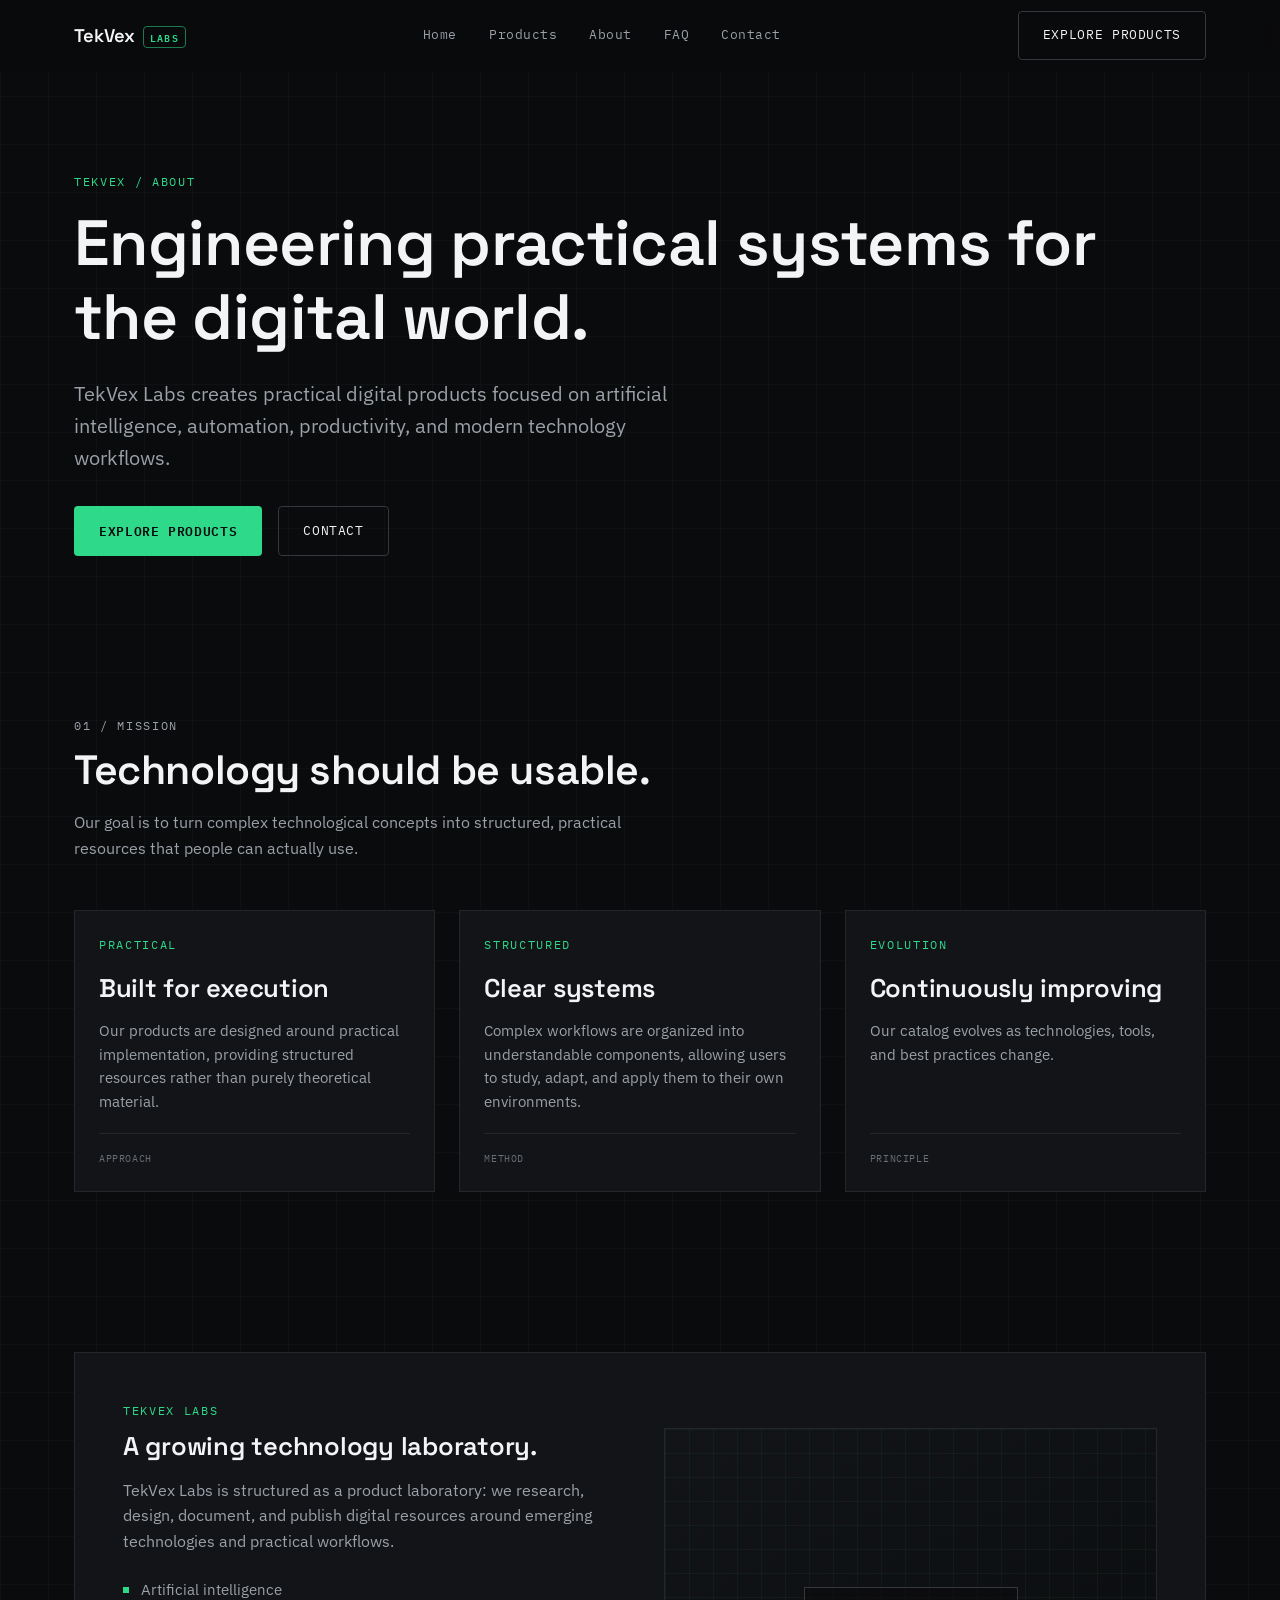
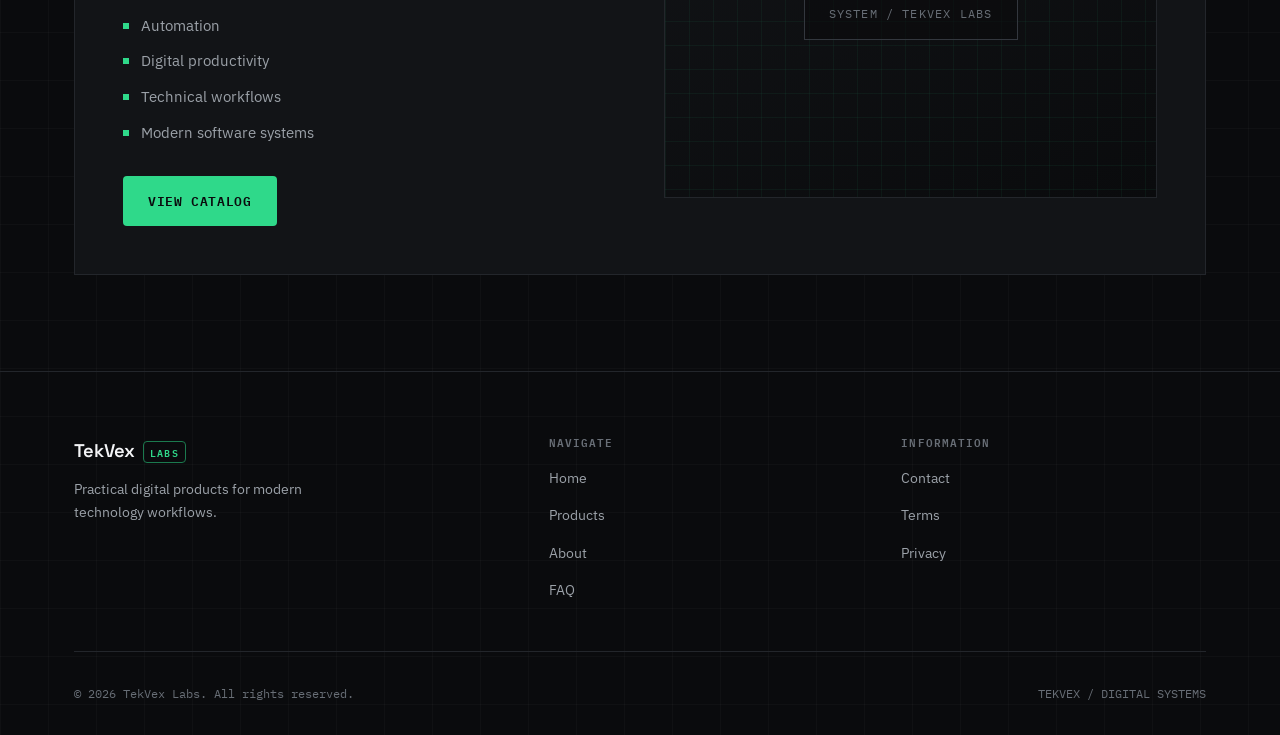
==== about.html @ 081afe15 "Update about.html" ====
<!DOCTYPE html>
<html lang="en">
<head>
  <meta charset="UTF-8">
  <meta name="viewport" content="width=device-width, initial-scale=1.0">

  <title>About — TekVex Labs</title>
  <meta
    name="description"
    content="Learn about TekVex Labs and our approach to practical technology, automation, artificial intelligence, and digital systems."
  >

  <meta name="robots" content="index, follow">

  <link rel="icon" type="image/svg+xml" href="assets/favicon.svg">
  <link rel="stylesheet" href="css/styles.css">

  <link rel="preconnect" href="https://fonts.googleapis.com">
  <link rel="preconnect" href="https://fonts.gstatic.com" crossorigin>
  <link
    href="https://fonts.googleapis.com/css2?family=IBM+Plex+Mono:wght@400;500;600&family=IBM+Plex+Sans:wght@400;500;600&family=Space+Grotesk:wght@500;600;700&display=swap"
    rel="stylesheet"
  >
</head>

<body>

  <a class="skip-link" href="#main-content">
    Skip to content
  </a>

  <header class="site-header">
    <div class="header-inner">

      <a class="brand" href="index.html" aria-label="TekVex Labs home">
        TekVex
        <span class="brand-suffix">Labs</span>
      </a>

      <nav class="nav-desktop" aria-label="Main navigation">
        <a href="index.html">Home</a>
        <a href="products.html">Products</a>
        <a href="about.html" aria-current="page">About</a>
        <a href="faq.html">FAQ</a>
        <a href="contact.html">Contact</a>
      </nav>

      <div class="header-actions">
        <a class="btn btn-secondary" href="products.html">
          Explore Products
        </a>

        <button
          class="nav-toggle"
          type="button"
          aria-label="Open navigation"
          aria-expanded="false"
          aria-controls="mobile-navigation"
        >
          <span></span>
          <span></span>
          <span></span>
        </button>
      </div>

    </div>
  </header>

  <nav
    class="nav-mobile"
    id="mobile-navigation"
    aria-label="Mobile navigation"
  >
    <a href="index.html">Home</a>
    <a href="products.html">Products</a>
    <a href="about.html" aria-current="page">About</a>
    <a href="faq.html">FAQ</a>
    <a href="contact.html">Contact</a>
  </nav>

  <main id="main-content">

    <section class="hero">
      <div class="container">

        <div class="hero-copy">

          <span class="mono-label mono-label--accent">
            TEKVEX / ABOUT
          </span>

          <h1>
            Engineering practical systems for the digital world.
          </h1>

          <p class="lede">
            TekVex Labs creates practical digital products focused on
            artificial intelligence, automation, productivity, and modern
            technology workflows.
          </p>

          <div class="hero-actions">
            <a class="btn btn-primary" href="products.html">
              Explore Products
            </a>

            <a class="btn btn-secondary" href="contact.html">
              Contact
            </a>
          </div>

        </div>

      </div>
    </section>

    <section class="section section--tight">
      <div class="container">

        <div class="section-header">
          <span class="mono-label">
            01 / MISSION
          </span>

          <h2>
            Technology should be usable.
          </h2>

          <p>
            Our goal is to turn complex technological concepts into
            structured, practical resources that people can actually use.
          </p>
        </div>

        <div class="grid" style="grid-template-columns: repeat(auto-fit, minmax(260px, 1fr));">

          <article class="bracket-frame product-card">
            <span class="mono-label mono-label--accent">
              PRACTICAL
            </span>

            <h3>
              Built for execution
            </h3>

            <p>
              Our products are designed around practical implementation,
              providing structured resources rather than purely theoretical
              material.
            </p>

            <div class="product-card-meta">
              <span class="product-level">
                APPROACH
              </span>
            </div>
          </article>

          <article class="bracket-frame product-card">
            <span class="mono-label mono-label--accent">
              STRUCTURED
            </span>

            <h3>
              Clear systems
            </h3>

            <p>
              Complex workflows are organized into understandable components,
              allowing users to study, adapt, and apply them to their own
              environments.
            </p>

            <div class="product-card-meta">
              <span class="product-level">
                METHOD
              </span>
            </div>
          </article>

          <article class="bracket-frame product-card">
            <span class="mono-label mono-label--accent">
              EVOLUTION
            </span>

            <h3>
              Continuously improving
            </h3>

            <p>
              Our catalog evolves as technologies, tools, and best practices
              change.
            </p>

            <div class="product-card-meta">
              <span class="product-level">
                PRINCIPLE
              </span>
            </div>
          </article>

        </div>

      </div>
    </section>

    <section class="section">
      <div class="container">

        <div class="bracket-frame featured-panel">

          <div class="featured-copy">

            <span class="mono-label mono-label--accent">
              TEKVEX LABS
            </span>

            <h3>
              A growing technology laboratory.
            </h3>

            <p>
              TekVex Labs is structured as a product laboratory: we research,
              design, document, and publish digital resources around emerging
              technologies and practical workflows.
            </p>

            <ul class="featured-list">
              <li>Artificial intelligence</li>
              <li>Automation</li>
              <li>Digital productivity</li>
              <li>Technical workflows</li>
              <li>Modern software systems</li>
            </ul>

            <div class="featured-price-row">
              <a class="btn btn-primary" href="products.html">
                View Catalog
              </a>
            </div>

          </div>

          <div class="featured-visual" aria-hidden="true">
            <div class="featured-visual-mark">
              SYSTEM / TEKVEX LABS
            </div>
          </div>

        </div>

      </div>
    </section>

  </main>

  <footer class="site-footer">
    <div class="container">

      <div class="footer-grid">

        <div class="footer-brand">
          <a class="brand" href="index.html">
            TekVex
            <span class="brand-suffix">Labs</span>
          </a>

          <p>
            Practical digital products for modern technology workflows.
          </p>
        </div>

        <div class="footer-col">
          <h4>Navigate</h4>

          <ul>
            <li><a href="index.html">Home</a></li>
            <li><a href="products.html">Products</a></li>
            <li><a href="about.html">About</a></li>
            <li><a href="faq.html">FAQ</a></li>
          </ul>
        </div>

        <div class="footer-col">
          <h4>Information</h4>

          <ul>
            <li><a href="contact.html">Contact</a></li>
            <li><a href="terms.html">Terms</a></li>
            <li><a href="privacy.html">Privacy</a></li>
          </ul>
        </div>

      </div>

      <div class="footer-bottom">
        <p>
          © 2026 TekVex Labs. All rights reserved.
        </p>

        <p>
          TEKVEX / DIGITAL SYSTEMS
        </p>
      </div>

    </div>
  </footer>

  <script src="js/main.js" defer></script>

</body>
  </html>
---- css/styles.css ----
/* =============================================================================
   TEKVEX — DESIGN SYSTEM
   -----------------------------------------------------------------------------
   Table of contents:
     1. Design tokens (color, type, spacing, radius, shadow)
     2. Reset & base
     3. Typography utilities
     4. Layout primitives (container, section, grid)
     5. Signature component: corner-bracket frame
     6. Header & navigation
     7. Buttons
     8. Hero + ecosystem schematic diagram
     9. Section headers (eyebrow + title)
    10. Product cards & product grid
    11. Featured product panel
    12. Footer
    13. Utilities
    14. Responsive breakpoints
    15. Accessibility (focus, reduced motion)
   ============================================================================= */

/* -----------------------------------------------------------------------------
   1. DESIGN TOKENS
   Palette: near-black ground, cool grays, single technical-green accent used
   sparingly. This mirrors the existing TekVex identity — do not introduce a
   second dominant hue (e.g. electric blue) without updating brand guidance.
----------------------------------------------------------------------------- */
:root {
  /* Surfaces */
  --ink: #0a0b0d;              /* page background */
  --surface: #121417;          /* card / panel background */
  --surface-raised: #191c20;   /* hovered / elevated surface */
  --border: #23262b;           /* default hairline border */
  --border-strong: #33373e;    /* emphasized border */

  /* Text */
  --paper: #f3f4f6;            /* primary text */
  --fog: #9ba1a8;               /* secondary text */
  --fog-dim: #686e76;           /* tertiary / disabled text */

  /* Accent — technical green, used sparingly, never as a dominant fill */
  --signal: #2fd98a;
  --signal-strong: #3cf29c;
  --signal-dim: #1b7a4e;
  --signal-glow: rgba(47, 217, 138, 0.14);

  /* Type */
  --font-display: "Space Grotesk", "Segoe UI", sans-serif;
  --font-body: "IBM Plex Sans", "Segoe UI", sans-serif;
  --font-mono: "IBM Plex Mono", "SFMono-Regular", Consolas, monospace;

  /* Spacing scale */
  --space-1: 0.25rem;
  --space-2: 0.5rem;
  --space-3: 0.75rem;
  --space-4: 1rem;
  --space-6: 1.5rem;
  --space-8: 2rem;
  --space-12: 3rem;
  --space-16: 4rem;
  --space-24: 6rem;
  --space-32: 8rem;

  /* Layout */
  --container-max: 1180px;
  --radius-sm: 4px;
  --radius-md: 8px;
  --header-height: 72px;

  /* Motion */
  --ease: cubic-bezier(0.22, 1, 0.36, 1);
  --duration-fast: 150ms;
  --duration-base: 280ms;
}

/* -----------------------------------------------------------------------------
   2. RESET & BASE
----------------------------------------------------------------------------- */
*,
*::before,
*::after {
  box-sizing: border-box;
  margin: 0;
  padding: 0;
}

html {
  -webkit-text-size-adjust: 100%;
  scroll-behavior: smooth;
}

body {
  background-color: var(--ink);
  color: var(--paper);
  font-family: var(--font-body);
  font-size: 16px;
  line-height: 1.6;
  -webkit-font-smoothing: antialiased;
  -moz-osx-font-smoothing: grayscale;
  overflow-x: hidden;

  /* Subtle "blueprint" texture: two faint hairline grids. Kept extremely
     low-opacity so it reads as material, not decoration. */
  background-image: linear-gradient(rgba(255, 255, 255, 0.025) 1px, transparent 1px),
    linear-gradient(90deg, rgba(255, 255, 255, 0.025) 1px, transparent 1px);
  background-size: 48px 48px;
}

img,
svg {
  display: block;
  max-width: 100%;
}

a {
  color: inherit;
  text-decoration: none;
}

button {
  font-family: inherit;
  cursor: pointer;
}

ul {
  list-style: none;
}

/* -----------------------------------------------------------------------------
   3. TYPOGRAPHY
----------------------------------------------------------------------------- */
h1,
h2,
h3,
h4 {
  font-family: var(--font-display);
  font-weight: 600;
  line-height: 1.15;
  letter-spacing: -0.01em;
  color: var(--paper);
}

h1 {
  font-size: clamp(2.4rem, 5vw, 4.2rem);
}

h2 {
  font-size: clamp(1.9rem, 3.2vw, 2.75rem);
}

h3 {
  font-size: clamp(1.25rem, 2vw, 1.6rem);
}

p {
  color: var(--fog);
}

.lede {
  font-size: clamp(1.05rem, 1.6vw, 1.25rem);
  color: var(--fog);
  max-width: 46ch;
}

/* Monospace "system" label — used for eyebrows, nav, prices, tags */
.mono-label {
  font-family: var(--font-mono);
  font-size: 0.75rem;
  letter-spacing: 0.14em;
  text-transform: uppercase;
  color: var(--fog);
}

.mono-label--accent {
  color: var(--signal);
}

/* -----------------------------------------------------------------------------
   4. LAYOUT PRIMITIVES
----------------------------------------------------------------------------- */
.container {
  width: 100%;
  max-width: var(--container-max);
  margin-inline: auto;
  padding-inline: var(--space-6);
}

.section {
  padding-block: var(--space-24);
}

.section--tight {
  padding-block: var(--space-16);
}

.grid {
  display: grid;
  gap: var(--space-6);
}

/* -----------------------------------------------------------------------------
   5. SIGNATURE COMPONENT — CORNER-BRACKET FRAME
   The recurring visual device across the site: four small L-shaped brackets
   at the corners of a panel, referencing engineering schematics / targeting
   overlays rather than a generic rounded card with a shadow.
----------------------------------------------------------------------------- */
.bracket-frame {
  position: relative;
  border: 1px solid var(--border);
  background-color: var(--surface);
  transition: border-color var(--duration-base) var(--ease), background-color var(--duration-base) var(--ease);
}

.bracket-frame:hover {
  border-color: var(--border-strong);
  background-color: var(--surface-raised);
}

.corner {
  position: absolute;
  width: 14px;
  height: 14px;
  pointer-events: none;
  opacity: 0.55;
  transition: opacity var(--duration-base) var(--ease);
}

.bracket-frame:hover .corner {
  opacity: 1;
}

.corner.tl {
  top: -1px;
  left: -1px;
  border-top: 2px solid var(--signal);
  border-left: 2px solid var(--signal);
}

.corner.tr {
  top: -1px;
  right: -1px;
  border-top: 2px solid var(--signal);
  border-right: 2px solid var(--signal);
}

.corner.bl {
  bottom: -1px;
  left: -1px;
  border-bottom: 2px solid var(--signal);
  border-left: 2px solid var(--signal);
}

.corner.br {
  bottom: -1px;
  right: -1px;
  border-bottom: 2px solid var(--signal);
  border-right: 2px solid var(--signal);
}

/* -----------------------------------------------------------------------------
   6. HEADER & NAVIGATION
----------------------------------------------------------------------------- */
.site-header {
  position: fixed;
  inset-inline: 0;
  top: 0;
  height: var(--header-height);
  z-index: 100;
  display: flex;
  align-items: center;
  background-color: rgba(10, 11, 13, 0.72);
  backdrop-filter: blur(10px);
  -webkit-backdrop-filter: blur(10px);
  border-bottom: 1px solid transparent;
  transition: border-color var(--duration-base) var(--ease), background-color var(--duration-base) var(--ease);
}

.site-header.is-scrolled {
  border-bottom-color: var(--border);
  background-color: rgba(10, 11, 13, 0.92);
}

.header-inner {
  width: 100%;
  max-width: var(--container-max);
  margin-inline: auto;
  padding-inline: var(--space-6);
  display: flex;
  align-items: center;
  justify-content: space-between;
}

.brand {
  display: flex;
  align-items: baseline;
  gap: var(--space-2);
  font-family: var(--font-display);
  font-weight: 600;
  font-size: 1.15rem;
  color: var(--paper);
}

.brand span.brand-suffix {
  font-family: var(--font-mono);
  font-size: 0.65rem;
  letter-spacing: 0.12em;
  color: var(--signal);
  text-transform: uppercase;
  border: 1px solid var(--signal-dim);
  padding: 2px 6px;
  border-radius: var(--radius-sm);
}

.nav-desktop {
  display: flex;
  align-items: center;
  gap: var(--space-8);
}

.nav-desktop a {
  font-family: var(--font-mono);
  font-size: 0.8rem;
  letter-spacing: 0.04em;
  color: var(--fog);
  position: relative;
  padding-block: var(--space-1);
  transition: color var(--duration-fast) var(--ease);
}

.nav-desktop a:hover,
.nav-desktop a:focus-visible {
  color: var(--paper);
}

.nav-desktop a::after {
  content: "";
  position: absolute;
  left: 0;
  bottom: -4px;
  width: 0;
  height: 1px;
  background-color: var(--signal);
  transition: width var(--duration-base) var(--ease);
}

.nav-desktop a:hover::after,
.nav-desktop a:focus-visible::after {
  width: 100%;
}

.header-actions {
  display: flex;
  align-items: center;
  gap: var(--space-4);
}

/* Mobile hamburger */
.nav-toggle {
  display: none;
  flex-direction: column;
  justify-content: center;
  gap: 5px;
  width: 40px;
  height: 40px;
  background: none;
  border: 1px solid var(--border);
  border-radius: var(--radius-sm);
}

.nav-toggle span {
  display: block;
  width: 18px;
  height: 1.5px;
  margin-inline: auto;
  background-color: var(--paper);
  transition: transform var(--duration-base) var(--ease), opacity var(--duration-base) var(--ease);
}

.nav-toggle[aria-expanded="true"] span:nth-child(1) {
  transform: translateY(6.5px) rotate(45deg);
}
.nav-toggle[aria-expanded="true"] span:nth-child(2) {
  opacity: 0;
}
.nav-toggle[aria-expanded="true"] span:nth-child(3) {
  transform: translateY(-6.5px) rotate(-45deg);
}

.nav-mobile {
  position: fixed;
  top: var(--header-height);
  inset-inline: 0;
  background-color: var(--ink);
  border-bottom: 1px solid var(--border);
  padding: var(--space-6);
  display: flex;
  flex-direction: column;
  gap: var(--space-4);
  transform: translateY(-8px);
  opacity: 0;
  visibility: hidden;
  transition: transform var(--duration-base) var(--ease), opacity var(--duration-base) var(--ease),
    visibility var(--duration-base) var(--ease);
  z-index: 99;
}

.nav-mobile.is-open {
  transform: translateY(0);
  opacity: 1;
  visibility: visible;
}

.nav-mobile a {
  font-family: var(--font-mono);
  font-size: 0.95rem;
  color: var(--paper);
  padding-block: var(--space-3);
  border-bottom: 1px solid var(--border);
}

/* -----------------------------------------------------------------------------
   7. BUTTONS
----------------------------------------------------------------------------- */
.btn {
  display: inline-flex;
  align-items: center;
  justify-content: center;
  gap: var(--space-2);
  font-family: var(--font-mono);
  font-size: 0.8rem;
  letter-spacing: 0.05em;
  text-transform: uppercase;
  padding: 0.85rem 1.5rem;
  border-radius: var(--radius-sm);
  border: 1px solid transparent;
  transition: background-color var(--duration-base) var(--ease), border-color var(--duration-base) var(--ease),
    color var(--duration-base) var(--ease), transform var(--duration-fast) var(--ease);
  white-space: nowrap;
}

.btn:active {
  transform: translateY(1px);
}

.btn-primary {
  background-color: var(--signal);
  color: var(--ink);
  font-weight: 600;
}

.btn-primary:hover,
.btn-primary:focus-visible {
  background-color: var(--signal-strong);
}

.btn-secondary {
  background-color: transparent;
  color: var(--paper);
  border-color: var(--border-strong);
}

.btn-secondary:hover,
.btn-secondary:focus-visible {
  border-color: var(--signal);
  color: var(--signal);
}

.btn-ghost {
  background-color: transparent;
  color: var(--fog);
  border-color: var(--border);
}

.btn-ghost:hover,
.btn-ghost:focus-visible {
  color: var(--paper);
  border-color: var(--border-strong);
}

.btn-block {
  width: 100%;
}

/* -----------------------------------------------------------------------------
   8. HERO + ECOSYSTEM SCHEMATIC DIAGRAM
----------------------------------------------------------------------------- */
.hero {
  padding-top: calc(var(--header-height) + var(--space-24));
  padding-bottom: var(--space-24);
  position: relative;
}

.hero-inner {
  display: grid;
  grid-template-columns: 1.1fr 0.9fr;
  gap: var(--space-16);
  align-items: center;
}

.hero-copy .mono-label {
  display: inline-block;
  margin-bottom: var(--space-4);
}

.hero-copy h1 {
  margin-bottom: var(--space-6);
}

.hero-copy .lede {
  margin-bottom: var(--space-8);
  max-width: 52ch;
}

.hero-actions {
  display: flex;
  gap: var(--space-4);
  flex-wrap: wrap;
}

/* Opening state for the hero — respects reduced-motion via JS/CSS below */
.hero-copy > * {
  opacity: 0;
  transform: translateY(10px);
  animation: hero-in var(--duration-base) var(--ease) forwards;
}
.hero-copy .mono-label { animation-delay: 0ms; }
.hero-copy h1 { animation-delay: 80ms; }
.hero-copy .lede { animation-delay: 160ms; }
.hero-copy .hero-actions { animation-delay: 240ms; }

@keyframes hero-in {
  to {
    opacity: 1;
    transform: translateY(0);
  }
}

/* --- Ecosystem schematic: TEKVEX → VEX OS / TEKVEX LABS ------------------ */
.schematic {
  border: 1px solid var(--border);
  background-color: var(--surface);
  padding: var(--space-8) var(--space-6);
  position: relative;
}

.schematic-root {
  display: flex;
  align-items: center;
  gap: var(--space-3);
  font-family: var(--font-mono);
  font-size: 0.9rem;
  color: var(--paper);
  padding-bottom: var(--space-4);
  margin-bottom: var(--space-4);
  border-bottom: 1px dashed var(--border-strong);
}

.schematic-root .dot {
  width: 8px;
  height: 8px;
  border-radius: 50%;
  background-color: var(--signal);
  box-shadow: 0 0 8px var(--signal-glow);
}

.schematic-branches {
  display: flex;
  flex-direction: column;
  gap: var(--space-4);
}

.schematic-node {
  padding-left: var(--space-6);
  position: relative;
  border-left: 1px solid var(--border-strong);
  padding-bottom: var(--space-4);
}

.schematic-node:last-child {
  border-left-color: transparent;
  padding-bottom: 0;
}

.schematic-node::before {
  content: "";
  position: absolute;
  top: 8px;
  left: -1px;
  width: var(--space-4);
  height: 1px;
  background-color: var(--border-strong);
}

.schematic-node-title {
  font-family: var(--font-mono);
  font-size: 0.8rem;
  letter-spacing: 0.04em;
  color: var(--paper);
  display: flex;
  align-items: center;
  gap: var(--space-2);
  margin-bottom: var(--space-1);
}

.schematic-status {
  font-size: 0.65rem;
  letter-spacing: 0.08em;
  text-transform: uppercase;
  padding: 1px 6px;
  border-radius: 3px;
  border: 1px solid var(--signal-dim);
  color: var(--signal);
}

.schematic-status.is-building {
  border-color: var(--border-strong);
  color: var(--fog);
}

.schematic-node-desc {
  font-size: 0.8rem;
  color: var(--fog-dim);
  margin-bottom: var(--space-2);
}

.schematic-tags {
  display: flex;
  flex-wrap: wrap;
  gap: var(--space-2);
}

.schematic-tags span {
  font-family: var(--font-mono);
  font-size: 0.65rem;
  color: var(--fog);
  border: 1px solid var(--border);
  padding: 2px 7px;
  border-radius: 3px;
}

/* -----------------------------------------------------------------------------
   9. SECTION HEADERS
----------------------------------------------------------------------------- */
.section-header {
  max-width: 62ch;
  margin-bottom: var(--space-12);
}

.section-header .mono-label {
  display: block;
  margin-bottom: var(--space-3);
}

.section-header h2 {
  margin-bottom: var(--space-4);
}

/* -----------------------------------------------------------------------------
   10. PRODUCT CARDS & GRID
----------------------------------------------------------------------------- */
.product-grid {
  grid-template-columns: repeat(auto-fit, minmax(260px, 1fr));
}

.product-card {
  padding: var(--space-6);
  display: flex;
  flex-direction: column;
  gap: var(--space-3);
  height: 100%;
}

.product-card-top {
  display: flex;
  justify-content: space-between;
  align-items: flex-start;
  gap: var(--space-2);
}

.product-card h3 {
  margin: var(--space-2) 0 var(--space-1);
}

.product-card p {
  font-size: 0.92rem;
  flex-grow: 1;
}

.product-card-meta {
  display: flex;
  justify-content: space-between;
  align-items: center;
  padding-top: var(--space-4);
  margin-top: var(--space-2);
  border-top: 1px solid var(--border);
}

.product-price {
  font-family: var(--font-mono);
  font-size: 1.05rem;
  color: var(--paper);
}

.product-level {
  font-family: var(--font-mono);
  font-size: 0.65rem;
  letter-spacing: 0.06em;
  text-transform: uppercase;
  color: var(--fog-dim);
}

/* -----------------------------------------------------------------------------
   11. FEATURED PRODUCT PANEL
----------------------------------------------------------------------------- */
.featured-panel {
  padding: var(--space-12);
  display: grid;
  grid-template-columns: 1fr 1fr;
  gap: var(--space-12);
  align-items: center;
}

.featured-copy .mono-label {
  margin-bottom: var(--space-3);
  display: block;
}

.featured-copy h3 {
  margin-bottom: var(--space-4);
}

.featured-copy p {
  margin-bottom: var(--space-6);
}

.featured-list {
  display: flex;
  flex-direction: column;
  gap: var(--space-3);
  margin-bottom: var(--space-8);
}

.featured-list li {
  display: flex;
  align-items: baseline;
  gap: var(--space-3);
  font-size: 0.92rem;
  color: var(--fog);
}

.featured-list li::before {
  content: "";
  width: 6px;
  height: 6px;
  background-color: var(--signal);
  flex-shrink: 0;
  transform: translateY(-2px);
}

.featured-price-row {
  display: flex;
  align-items: center;
  gap: var(--space-6);
  flex-wrap: wrap;
}

.featured-price-row .product-price {
  font-size: 1.4rem;
}

.featured-visual {
  border: 1px solid var(--border);
  background: linear-gradient(155deg, var(--surface) 0%, var(--ink) 100%);
  aspect-ratio: 4 / 3;
  position: relative;
  display: flex;
  align-items: center;
  justify-content: center;
  overflow: hidden;
}

.featured-visual::before {
  content: "";
  position: absolute;
  inset: 0;
  background-image: linear-gradient(rgba(47, 217, 138, 0.06) 1px, transparent 1px),
    linear-gradient(90deg, rgba(47, 217, 138, 0.06) 1px, transparent 1px);
  background-size: 24px 24px;
}

.featured-visual-mark {
  font-family: var(--font-mono);
  font-size: 0.75rem;
  color: var(--fog-dim);
  letter-spacing: 0.1em;
  text-transform: uppercase;
  z-index: 1;
  border: 1px solid var(--border-strong);
  padding: var(--space-4) var(--space-6);
  background-color: rgba(10, 11, 13, 0.6);
}

/* -----------------------------------------------------------------------------
   12. FOOTER
----------------------------------------------------------------------------- */
.site-footer {
  border-top: 1px solid var(--border);
  padding-block: var(--space-16) var(--space-8);
}

.footer-grid {
  display: grid;
  grid-template-columns: 1.4fr 1fr 1fr;
  gap: var(--space-12);
  margin-bottom: var(--space-12);
}

.footer-brand .brand {
  margin-bottom: var(--space-3);
}

.footer-brand p {
  font-size: 0.9rem;
  max-width: 34ch;
}

.footer-col h4 {
  font-family: var(--font-mono);
  font-size: 0.7rem;
  letter-spacing: 0.1em;
  text-transform: uppercase;
  color: var(--fog-dim);
  margin-bottom: var(--space-4);
}

.footer-col ul {
  display: flex;
  flex-direction: column;
  gap: var(--space-3);
}

.footer-col a {
  font-size: 0.9rem;
  color: var(--fog);
  transition: color var(--duration-fast) var(--ease);
}

.footer-col a:hover,
.footer-col a:focus-visible {
  color: var(--paper);
}

.footer-bottom {
  display: flex;
  justify-content: space-between;
  align-items: center;
  padding-top: var(--space-8);
  border-top: 1px solid var(--border);
  flex-wrap: wrap;
  gap: var(--space-4);
}

.footer-bottom p {
  font-family: var(--font-mono);
  font-size: 0.75rem;
  color: var(--fog-dim);
}

/* -----------------------------------------------------------------------------
   13. UTILITIES
----------------------------------------------------------------------------- */
.sr-only {
  position: absolute;
  width: 1px;
  height: 1px;
  padding: 0;
  margin: -1px;
  overflow: hidden;
  clip: rect(0, 0, 0, 0);
  white-space: nowrap;
  border: 0;
}

.skip-link {
  position: absolute;
  top: -48px;
  left: var(--space-4);
  background-color: var(--signal);
  color: var(--ink);
  padding: var(--space-3) var(--space-4);
  border-radius: var(--radius-sm);
  z-index: 200;
  font-family: var(--font-mono);
  font-size: 0.8rem;
  transition: top var(--duration-base) var(--ease);
}

.skip-link:focus {
  top: var(--space-4);
}

.whatsapp-fab {
  position: fixed;
  right: var(--space-6);
  bottom: var(--space-6);
  z-index: 90;
  display: flex;
  align-items: center;
  gap: var(--space-2);
  background-color: var(--surface);
  border: 1px solid var(--border-strong);
  padding: var(--space-3) var(--space-4);
  border-radius: 999px;
  font-family: var(--font-mono);
  font-size: 0.75rem;
  color: var(--paper);
  transition: border-color var(--duration-base) var(--ease), background-color var(--duration-base) var(--ease);
}

.whatsapp-fab:hover,
.whatsapp-fab:focus-visible {
  border-color: var(--signal);
  background-color: var(--surface-raised);
}

.whatsapp-fab .dot {
  width: 7px;
  height: 7px;
  border-radius: 50%;
  background-color: var(--signal);
  box-shadow: 0 0 6px var(--signal-glow);
}

/* -----------------------------------------------------------------------------
   14. RESPONSIVE BREAKPOINTS
----------------------------------------------------------------------------- */
@media (max-width: 960px) {
  .hero-inner {
    grid-template-columns: 1fr;
    gap: var(--space-12);
  }

  .featured-panel {
    grid-template-columns: 1fr;
    padding: var(--space-8);
  }

  .featured-visual {
    order: -1;
    aspect-ratio: 16 / 9;
  }

  .footer-grid {
    grid-template-columns: 1fr 1fr;
  }

  .footer-brand {
    grid-column: 1 / -1;
  }
}

@media (max-width: 720px) {
  .nav-desktop,
  .header-actions .btn-secondary {
    display: none;
  }

  .nav-toggle {
    display: flex;
  }

  .section {
    padding-block: var(--space-16);
  }

  .footer-grid {
    grid-template-columns: 1fr;
    gap: var(--space-8);
  }

  .whatsapp-fab span:not(.dot) {
    display: none;
  }

  .whatsapp-fab {
    padding: var(--space-3);
  }
}

@media (max-width: 520px) {
  .container {
    padding-inline: var(--space-4);
  }

  .hero {
    padding-top: calc(var(--header-height) + var(--space-12));
  }

  .hero-actions .btn {
    width: 100%;
  }
}

/* -----------------------------------------------------------------------------
   15. ACCESSIBILITY
----------------------------------------------------------------------------- */
:focus-visible {
  outline: 2px solid var(--signal);
  outline-offset: 2px;
}

@media (prefers-reduced-motion: reduce) {
  html {
    scroll-behavior: auto;
  }

  *,
  *::before,
  *::after {
    animation-duration: 0.001ms !important;
    animation-iteration-count: 1 !important;
    transition-duration: 0.001ms !important;
  }

  .hero-copy > * {
    opacity: 1;
    transform: none;
  }
}
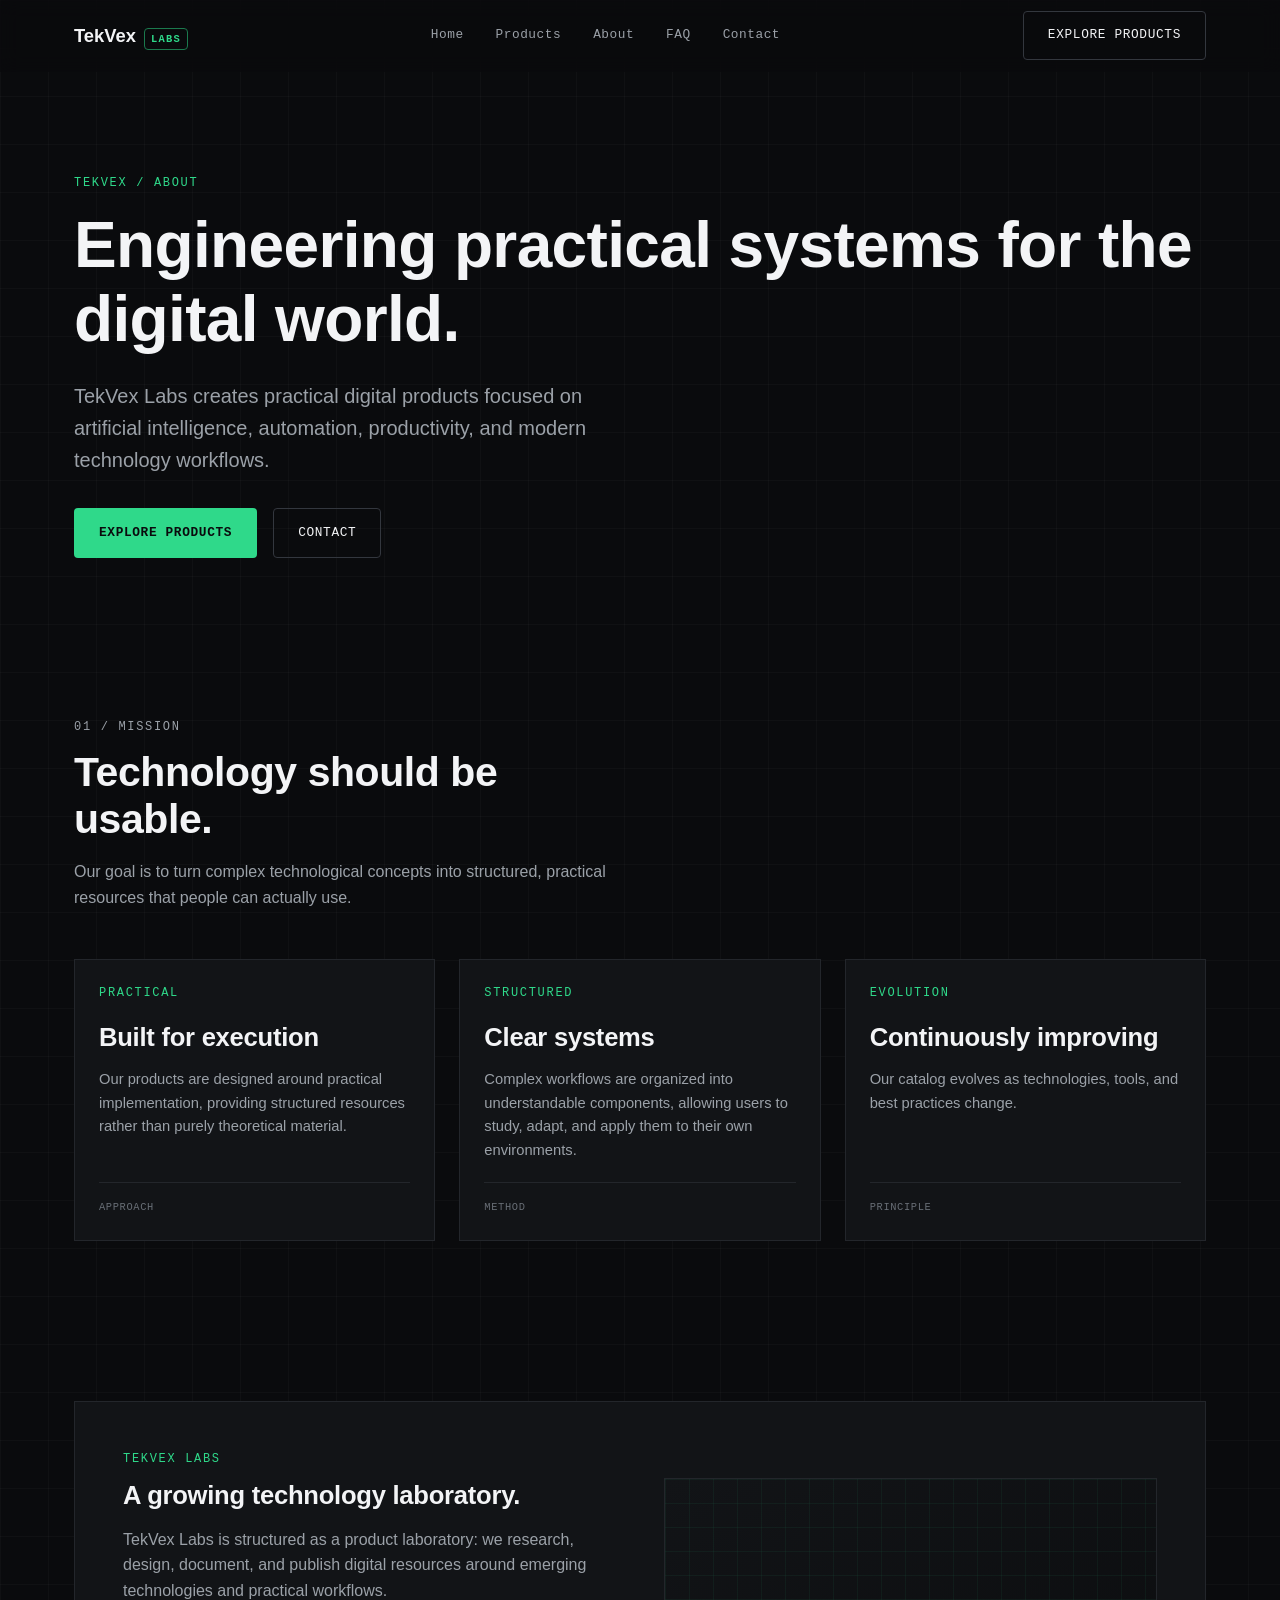
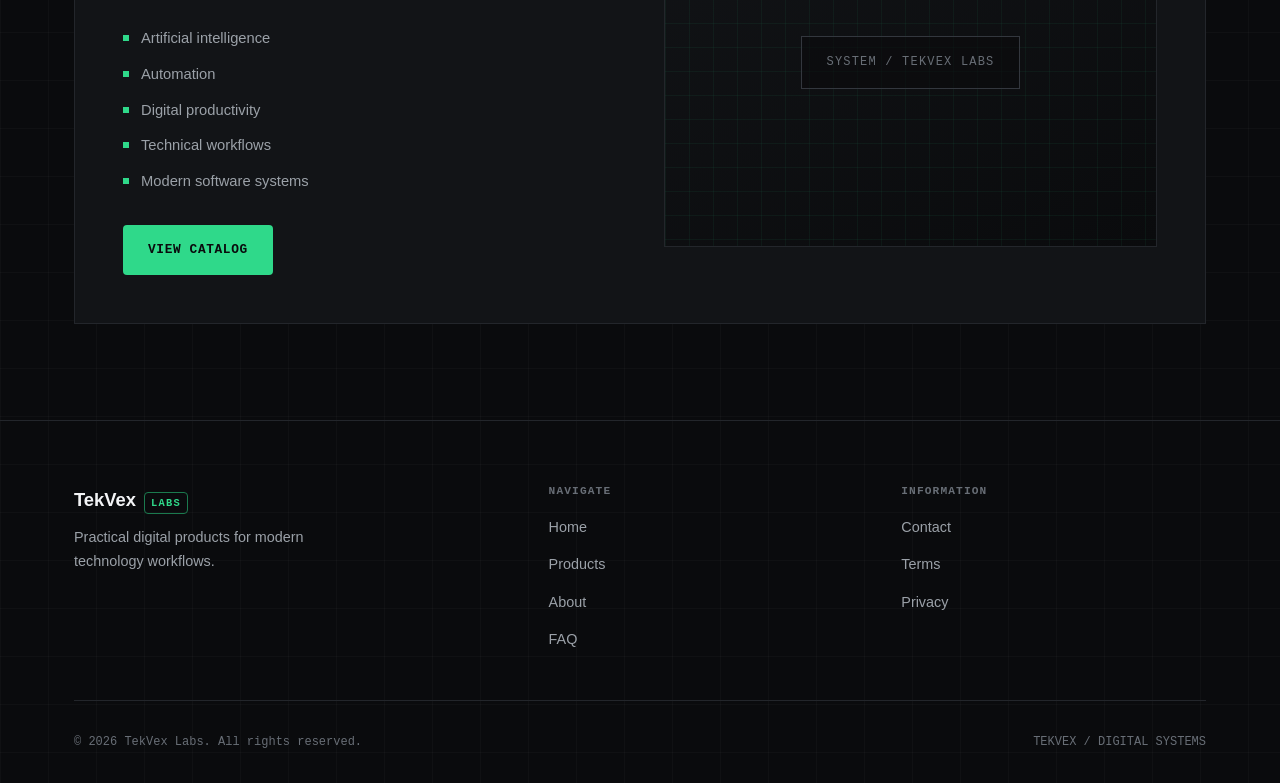
==== commit e67cfd0c: "security: add browser security policy" ====
--- a/about.html
+++ b/about.html
@@ -1,6 +1,10 @@
 <!DOCTYPE html>
 <html lang="en">
 <head>
+  <meta http-equiv="Content-Security-Policy" content="default-src 'self'; script-src 'self'; script-src-attr 'none'; style-src 'self' 'unsafe-inline' https://fonts.googleapis.com; font-src 'self' https://fonts.gstatic.com; img-src 'self' data: https:; connect-src 'self'; frame-src 'none'; object-src 'none'; base-uri 'self'; form-action 'self'; frame-ancestors 'none'; manifest-src 'self'; worker-src 'self'; upgrade-insecure-requests">
+  <meta name="referrer" content="strict-origin-when-cross-origin">
+  <meta http-equiv="X-Content-Type-Options" content="nosniff">
+  <meta name="permissions-policy" content="camera=(), microphone=(), geolocation=(), payment=()">
   <meta charset="UTF-8">
   <meta name="viewport" content="width=device-width, initial-scale=1.0">
 
